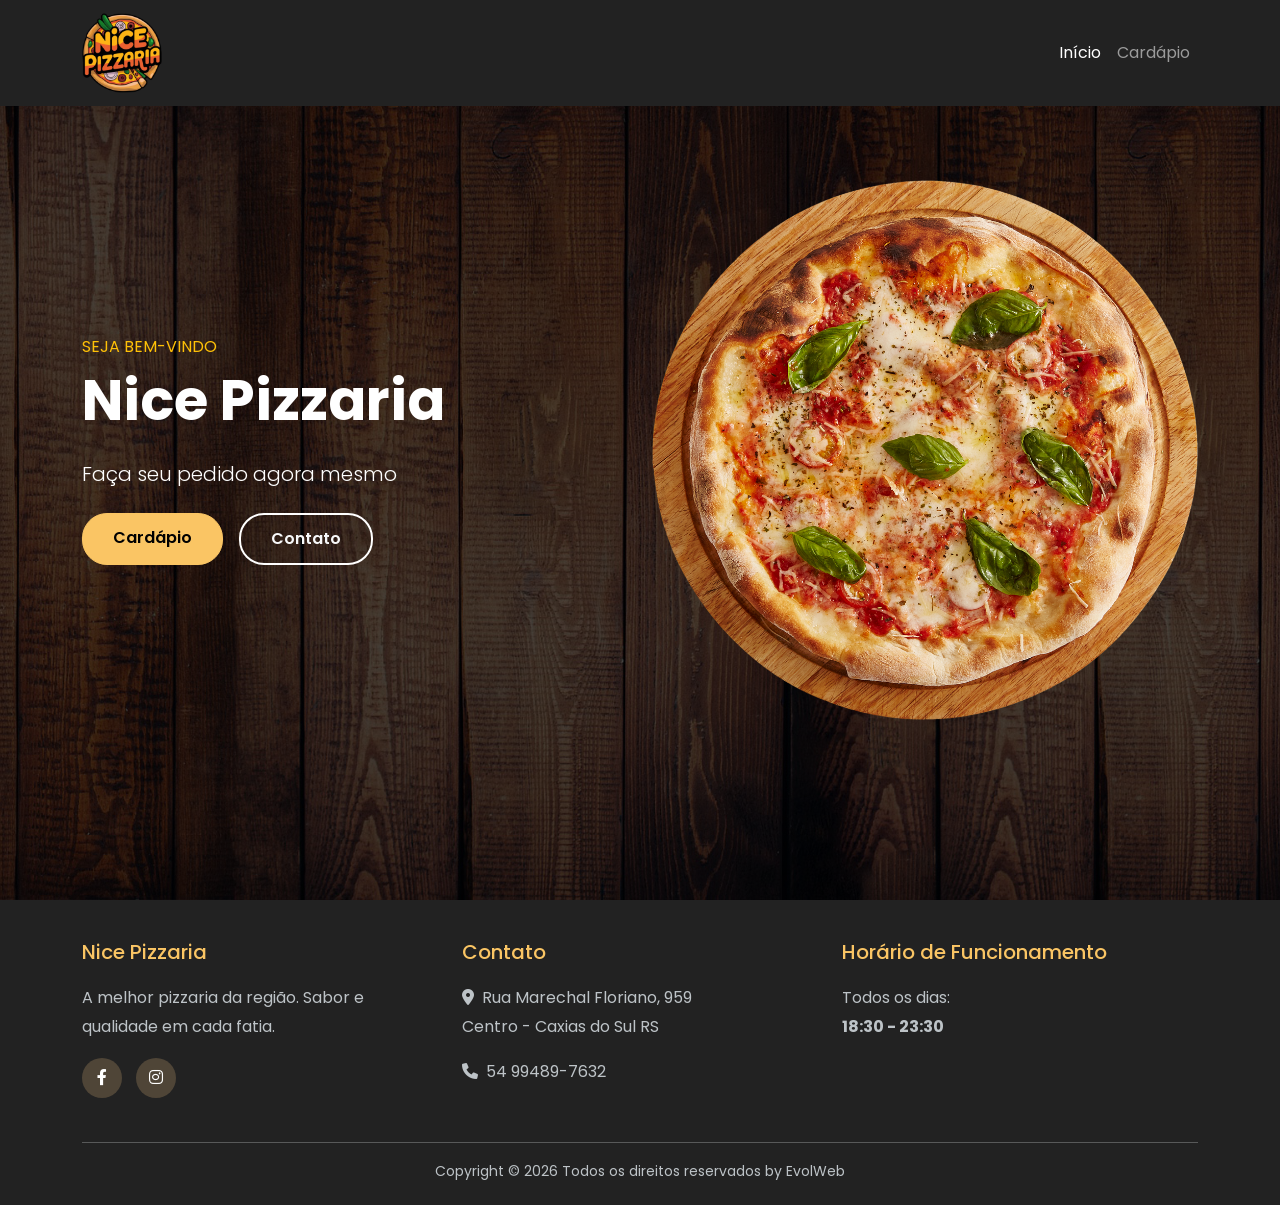
==== index.html @ d47f57d0 "initial commit" ====
<!DOCTYPE html>
<html lang="pt-BR">
  <head>
    <title>Nice Pizzaria</title>
    <meta charset="utf-8" />
    <meta
      name="viewport"
      content="width=device-width, initial-scale=1, shrink-to-fit=no"
    />

    <link
      href="https://fonts.googleapis.com/css?family=Poppins:300,400,500,600,700"
      rel="stylesheet"
    />
    <link
      href="https://fonts.googleapis.com/css?family=Josefin+Sans"
      rel="stylesheet"
    />

    <!-- Bootstrap CSS -->
    <link
      href="https://cdn.jsdelivr.net/npm/bootstrap@5.3.0/dist/css/bootstrap.min.css"
      rel="stylesheet"
    />
    <!-- Font Awesome Icons -->
    <link
      href="https://cdnjs.cloudflare.com/ajax/libs/font-awesome/6.0.0/css/all.min.css"
      rel="stylesheet"
    />

    <style>
      body {
        font-family: "Poppins", sans-serif;
      }

      .bg-navbar {
        background-color: #222;
      }

      .hero-section {
        background: linear-gradient(rgba(0, 0, 0, 0.7), rgba(0, 0, 0, 0.7)),
          url("images/bg_1.jpg");
        background-size: cover;
        background-position: center;
        min-height: 100vh;
        display: flex;
        align-items: center;
        color: white;
      }

      .info-section {
        background-color: #ffedcb;
        padding: 60px 0;
      }

      .info-card {
        text-align: center;
        padding: 30px 20px;
        border-radius: 10px;
        transition: transform 0.3s ease;
      }

      .info-card:hover {
        transform: translateY(-5px);
      }

      .info-card i {
        font-size: 3rem;
        color: #fac564;
        margin-bottom: 20px;
      }

      .info-card h4 {
        color: #000;
        margin-bottom: 15px;
        font-weight: 600;
      }

      .info-card p {
        color: #333;
        margin-bottom: 0;
      }

      .btn-primary {
        background-color: #fac564;
        border-color: #fac564;
        color: black;
        padding: 12px 30px;
        font-weight: 600;
        border-radius: 25px;
      }

      .btn-primary:hover {
        background-color: #4f4537;
        border-color: #4f4537;
      }

      .btn-outline-light {
        border: 2px solid white;
        padding: 12px 30px;
        font-weight: 600;
        border-radius: 25px;
      }

      .navbar {
        transition: all 0.3s ease;
      }

      .navbar-brand img {
        max-height: 80px;
      }

      .social-links a {
        display: inline-block;
        width: 40px;
        height: 40px;
        line-height: 40px;
        text-align: center;
        border-radius: 50%;
        background-color: #4f4537;
        color: white;
        margin-right: 10px;
        text-decoration: none;
        transition: background-color 0.3s ease;
      }

      .social-links a:hover {
        background-color: #fac564;
        color: white;
      }

      footer {
        background-color: #222;
        color: white;
        padding: 40px 0 20px;
      }

      footer h5 {
        color: #fac564;
        margin-bottom: 20px;
      }

      footer p,
      footer li {
        color: #bdc3c7;
        line-height: 1.8;
      }

      footer a {
        color: #bdc3c7;
        text-decoration: none;
      }

      footer a:hover {
        color: white;
      }
      .copy-text {
        font-size: 14px;
      }
    </style>
  </head>
  <body>
    <!-- Navigation -->
    <nav class="navbar navbar-expand-lg navbar-dark bg-navbar fixed-top">
      <div class="container">
        <a class="navbar-brand" href="index.html">
          <img src="images/logozotti.png" alt="Nice Pizzaria" />
        </a>
        <button
          class="navbar-toggler"
          type="button"
          data-bs-toggle="collapse"
          data-bs-target="#navbarNav"
        >
          <span class="navbar-toggler-icon"></span>
        </button>
        <div class="collapse navbar-collapse" id="navbarNav">
          <ul class="navbar-nav ms-auto">
            <li class="nav-item">
              <a href="index.html" class="nav-link active">Início</a>
            </li>
            <li class="nav-item">
              <a href="cardapio.html" class="nav-link">Cardápio</a>
            </li>
          </ul>
        </div>
      </div>
    </nav>

    <!-- Hero Section -->
    <section class="hero-section">
      <div class="container">
        <div class="row align-items-center">
          <div class="col-lg-6">
            <p class="text-uppercase text-warning mb-2">Seja bem-vindo</p>
            <h1 class="display-4 fw-bold mb-4">Nice Pizzaria</h1>
            <p class="lead mb-4">Faça seu pedido agora mesmo</p>
            <div class="d-flex gap-3">
              <a href="cardapio.html" class="btn btn-primary">Cardápio</a>
              <a href="#contato" class="btn btn-outline-light">Contato</a>
            </div>
          </div>
          <div class="col-lg-6 text-center">
            <img src="images/bg_1.png" class="img-fluid" alt="Pizza" />
          </div>
        </div>
      </div>
    </section>

    <!-- Info Section -->
    <!-- <section class="info-section">
      <div class="container">
        <div class="row">
          <div class="col-lg-4 col-md-6 mb-4">
            <div class="info-card">
              <i class="fas fa-phone"></i>
              <h4>54 99489-7632</h4>
              <p>WhatsApp</p>
            </div>
          </div>
          <div class="col-lg-4 col-md-6 mb-4">
            <div class="info-card">
              <i class="fas fa-map-marker-alt"></i>
              <h4>Localização</h4>
              <p>Rua Marechal Floriano, 959<br />Centro - Caxias do Sul RS</p>
            </div>
          </div>
          <div class="col-lg-4 col-md-6 mb-4">
            <div class="info-card">
              <i class="fas fa-clock"></i>
              <h4>Horário de Funcionamento</h4>
              <p>Todos os dias<br /><strong>18:30 - 23:30</strong></p>
            </div>
          </div>
        </div>
        <div class="row mt-4">
          <div class="col-12 text-center">
            <div class="social-links">
              <a href="#"><i class="fab fa-facebook-f"></i></a>
              <a href="#"><i class="fab fa-instagram"></i></a>
            </div>
          </div>
        </div>
      </div>
    </section> -->

    <!-- Footer -->
    <footer id="contato">
      <div class="container">
        <div class="row">
          <div class="col-lg-4 col-md-6 mb-4">
            <h5>Nice Pizzaria</h5>
            <p>A melhor pizzaria da região. Sabor e qualidade em cada fatia.</p>
            <div class="social-links">
              <a href="#"><i class="fab fa-facebook-f"></i></a>
              <a href="#"><i class="fab fa-instagram"></i></a>
            </div>
          </div>
          <div class="col-lg-4 col-md-6 mb-4">
            <h5>Contato</h5>
            <p>
              <i class="fas fa-map-marker-alt me-2"></i>Rua Marechal Floriano,
              959<br />Centro - Caxias do Sul RS
            </p>
            <p><i class="fas fa-phone me-2"></i>54 99489-7632</p>
          </div>
          <div class="col-lg-4 col-md-6 mb-4">
            <h5>Horário de Funcionamento</h5>
            <p>Todos os dias:<br /><strong>18:30 - 23:30</strong></p>
          </div>
        </div>
        <hr class="border-light" />
        <div class="row">
          <div class="col-12 text-center">
            <p class="mb-0 copy-text">
              Copyright &copy;
              <script>
                document.write(new Date().getFullYear());
              </script>
              Todos os direitos reservados by EvolWeb
            </p>
          </div>
        </div>
      </div>
    </footer>

    <!-- Bootstrap JS -->
    <script src="https://cdn.jsdelivr.net/npm/bootstrap@5.3.0/dist/js/bootstrap.bundle.min.js"></script>
  </body>
</html>
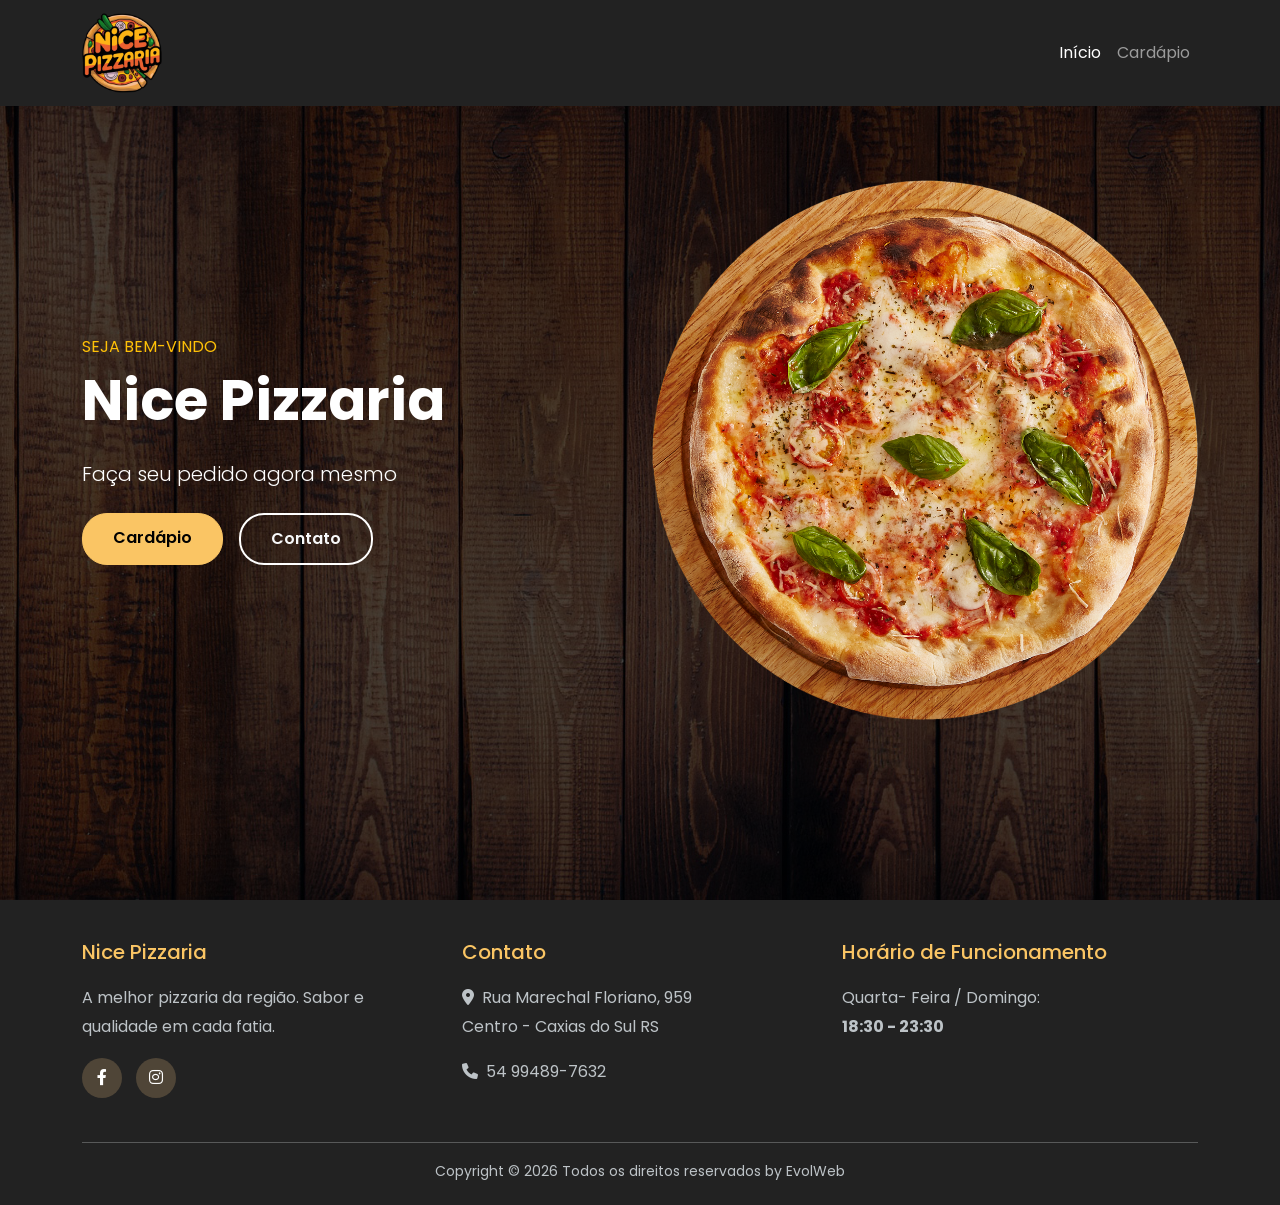
==== commit 5145aa77: "horario" ====
--- a/index.html
+++ b/index.html
@@ -266,7 +266,7 @@
           </div>
           <div class="col-lg-4 col-md-6 mb-4">
             <h5>Horário de Funcionamento</h5>
-            <p>Todos os dias:<br /><strong>18:30 - 23:30</strong></p>
+            <p>Quarta- Feira / Domingo:<br /><strong>18:30 - 23:30</strong></p>
           </div>
         </div>
         <hr class="border-light" />
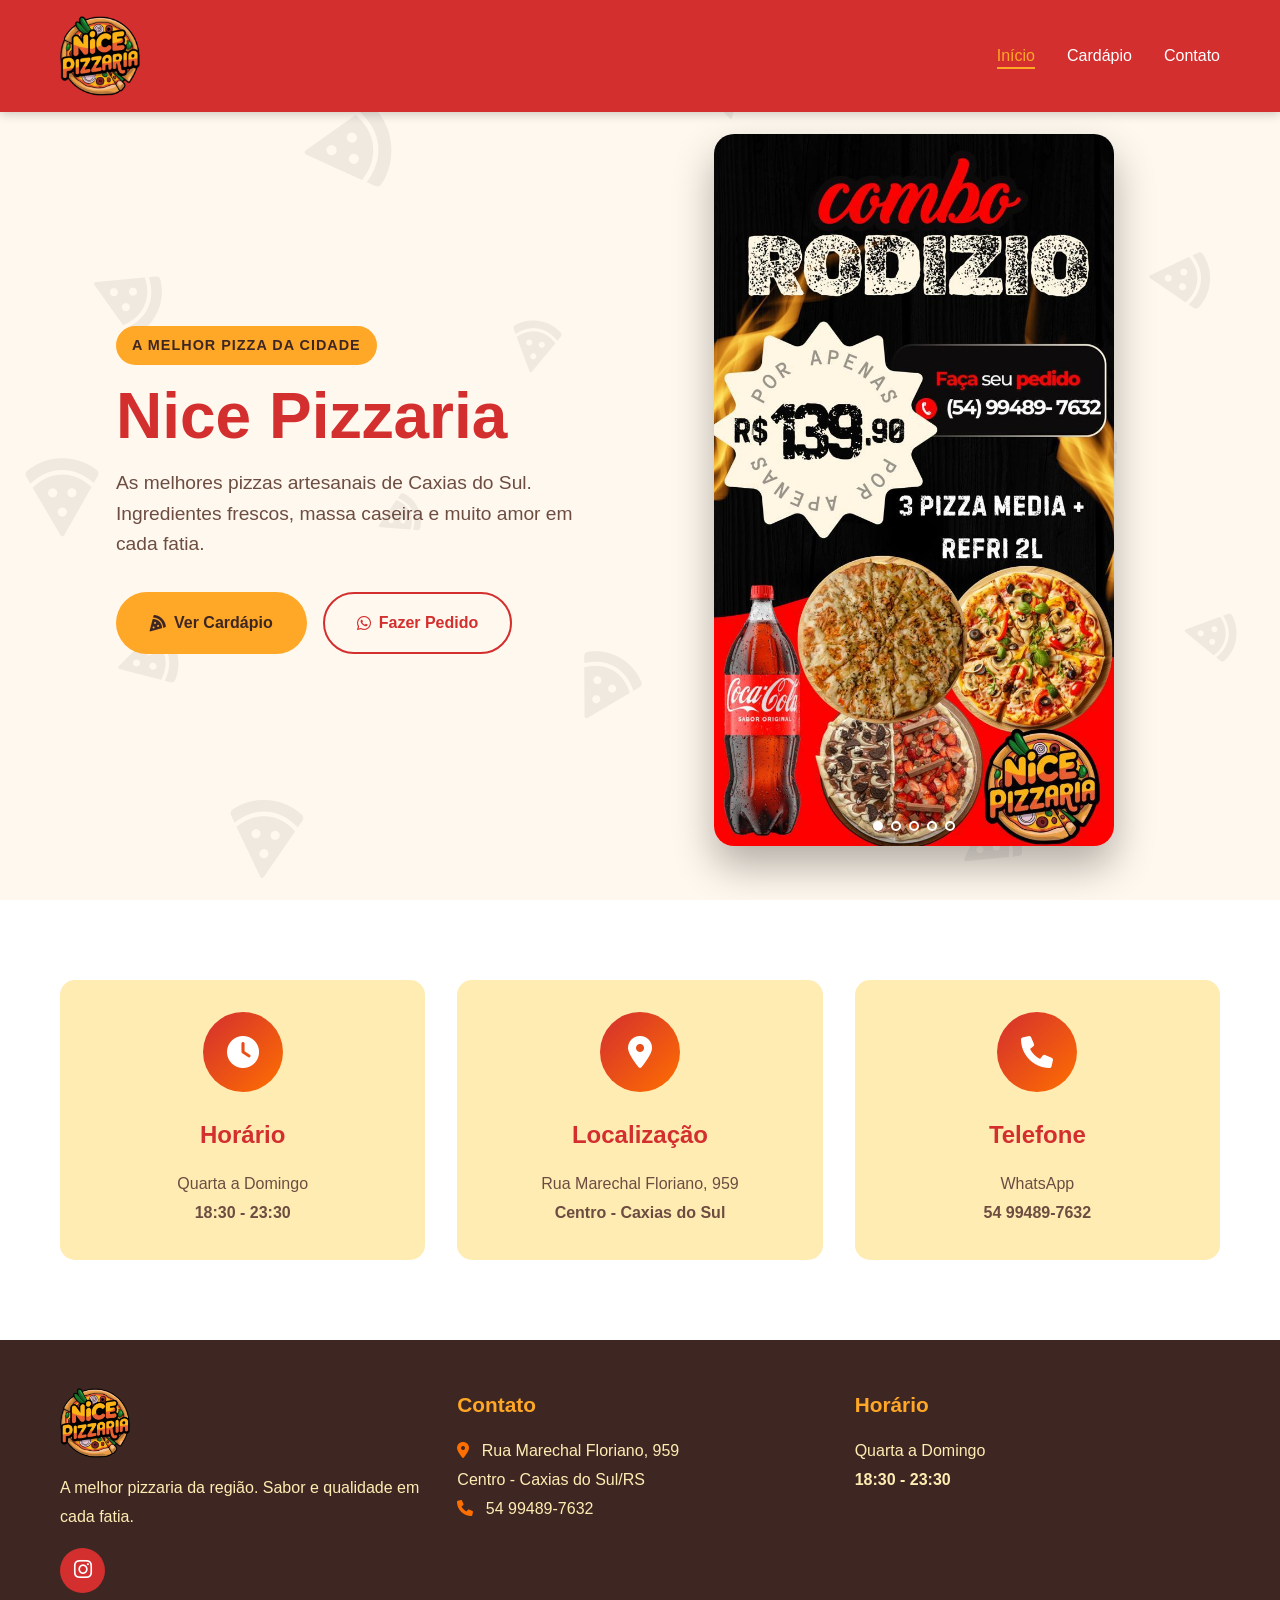
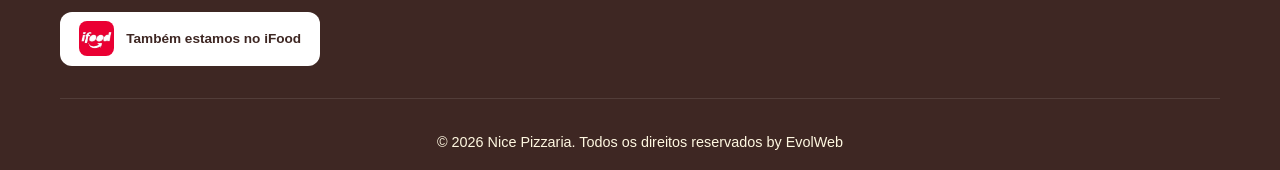
==== commit 3aa64f31: "Redesign completo do site v2: novo layout, cardápio interativo e melhorias gerais" ====
--- a/index.html
+++ b/index.html
@@ -1,290 +1,253 @@
-<!DOCTYPE html>
+<!doctype html>
 <html lang="pt-BR">
   <head>
-    <title>Nice Pizzaria</title>
-    <meta charset="utf-8" />
-    <meta
-      name="viewport"
-      content="width=device-width, initial-scale=1, shrink-to-fit=no"
-    />
-
-    <link
-      href="https://fonts.googleapis.com/css?family=Poppins:300,400,500,600,700"
+    <meta charset="UTF-8" />
+    <meta name="viewport" content="width=device-width, initial-scale=1.0" />
+    <title>Nice Pizzaria - As Melhores Pizzas de Caxias do Sul</title>
+    <meta
+      name="description"
+      content="As melhores pizzas artesanais de Caxias do Sul. Ingredientes frescos, massa caseira e muito amor em cada fatia."
+    />
+    <!-- Open Graph -->
+    <meta property="og:type" content="website" />
+    <meta
+      property="og:title"
+      content="Nice Pizzaria - As Melhores Pizzas de Caxias do Sul"
+    />
+    <meta
+      property="og:description"
+      content="As melhores pizzas artesanais de Caxias do Sul. Ingredientes frescos, massa caseira e muito amor em cada fatia."
+    />
+    <meta
+      property="og:image"
+      content="https://nicepizzaria.com.br/images/og.jpg"
+    />
+    <meta property="og:url" content="https://nicepizzaria.com.br/" />
+    <meta property="og:locale" content="pt_BR" />
+    <!-- Twitter Card -->
+    <meta name="twitter:card" content="summary_large_image" />
+    <meta
+      name="twitter:title"
+      content="Nice Pizzaria - As Melhores Pizzas de Caxias do Sul"
+    />
+    <meta
+      name="twitter:description"
+      content="As melhores pizzas artesanais de Caxias do Sul. Ingredientes frescos, massa caseira e muito amor em cada fatia."
+    />
+    <meta
+      name="twitter:image"
+      content="https://nicepizzaria.com.br/images/og.jpg"
+    />
+    <link
+      rel="apple-touch-icon"
+      sizes="180x180"
+      href="images/favicon/apple-touch-icon.png"
+    />
+    <link
+      rel="icon"
+      type="image/png"
+      sizes="32x32"
+      href="images/favicon/favicon-32x32.png"
+    />
+    <link
+      rel="icon"
+      type="image/png"
+      sizes="16x16"
+      href="images/favicon/favicon-16x16.png"
+    />
+    <link rel="icon" type="image/x-icon" href="images/favicon/favicon.ico" />
+    <link rel="manifest" href="images/favicon/site.webmanifest" />
+    <meta name="theme-color" content="#d32f2f" />
+    <link rel="stylesheet" href="styles.css" />
+    <link
       rel="stylesheet"
-    />
-    <link
-      href="https://fonts.googleapis.com/css?family=Josefin+Sans"
-      rel="stylesheet"
-    />
-
-    <!-- Bootstrap CSS -->
-    <link
-      href="https://cdn.jsdelivr.net/npm/bootstrap@5.3.0/dist/css/bootstrap.min.css"
-      rel="stylesheet"
-    />
-    <!-- Font Awesome Icons -->
-    <link
       href="https://cdnjs.cloudflare.com/ajax/libs/font-awesome/6.0.0/css/all.min.css"
-      rel="stylesheet"
-    />
-
-    <style>
-      body {
-        font-family: "Poppins", sans-serif;
-      }
-
-      .bg-navbar {
-        background-color: #222;
-      }
-
-      .hero-section {
-        background: linear-gradient(rgba(0, 0, 0, 0.7), rgba(0, 0, 0, 0.7)),
-          url("images/bg_1.jpg");
-        background-size: cover;
-        background-position: center;
-        min-height: 100vh;
-        display: flex;
-        align-items: center;
-        color: white;
-      }
-
-      .info-section {
-        background-color: #ffedcb;
-        padding: 60px 0;
-      }
-
-      .info-card {
-        text-align: center;
-        padding: 30px 20px;
-        border-radius: 10px;
-        transition: transform 0.3s ease;
-      }
-
-      .info-card:hover {
-        transform: translateY(-5px);
-      }
-
-      .info-card i {
-        font-size: 3rem;
-        color: #fac564;
-        margin-bottom: 20px;
-      }
-
-      .info-card h4 {
-        color: #000;
-        margin-bottom: 15px;
-        font-weight: 600;
-      }
-
-      .info-card p {
-        color: #333;
-        margin-bottom: 0;
-      }
-
-      .btn-primary {
-        background-color: #fac564;
-        border-color: #fac564;
-        color: black;
-        padding: 12px 30px;
-        font-weight: 600;
-        border-radius: 25px;
-      }
-
-      .btn-primary:hover {
-        background-color: #4f4537;
-        border-color: #4f4537;
-      }
-
-      .btn-outline-light {
-        border: 2px solid white;
-        padding: 12px 30px;
-        font-weight: 600;
-        border-radius: 25px;
-      }
-
-      .navbar {
-        transition: all 0.3s ease;
-      }
-
-      .navbar-brand img {
-        max-height: 80px;
-      }
-
-      .social-links a {
-        display: inline-block;
-        width: 40px;
-        height: 40px;
-        line-height: 40px;
-        text-align: center;
-        border-radius: 50%;
-        background-color: #4f4537;
-        color: white;
-        margin-right: 10px;
-        text-decoration: none;
-        transition: background-color 0.3s ease;
-      }
-
-      .social-links a:hover {
-        background-color: #fac564;
-        color: white;
-      }
-
-      footer {
-        background-color: #222;
-        color: white;
-        padding: 40px 0 20px;
-      }
-
-      footer h5 {
-        color: #fac564;
-        margin-bottom: 20px;
-      }
-
-      footer p,
-      footer li {
-        color: #bdc3c7;
-        line-height: 1.8;
-      }
-
-      footer a {
-        color: #bdc3c7;
-        text-decoration: none;
-      }
-
-      footer a:hover {
-        color: white;
-      }
-      .copy-text {
-        font-size: 14px;
-      }
-    </style>
+    />
   </head>
   <body>
-    <!-- Navigation -->
-    <nav class="navbar navbar-expand-lg navbar-dark bg-navbar fixed-top">
+    <!-- Navbar -->
+    <nav class="navbar" id="navbar">
       <div class="container">
-        <a class="navbar-brand" href="index.html">
+        <a href="index.html" class="logo">
           <img src="images/logozotti.png" alt="Nice Pizzaria" />
         </a>
-        <button
-          class="navbar-toggler"
-          type="button"
-          data-bs-toggle="collapse"
-          data-bs-target="#navbarNav"
-        >
-          <span class="navbar-toggler-icon"></span>
+        <button class="menu-toggle" id="menuToggle" aria-label="Menu">
+          <span></span>
+          <span></span>
+          <span></span>
         </button>
-        <div class="collapse navbar-collapse" id="navbarNav">
-          <ul class="navbar-nav ms-auto">
-            <li class="nav-item">
-              <a href="index.html" class="nav-link active">Início</a>
-            </li>
-            <li class="nav-item">
-              <a href="cardapio.html" class="nav-link">Cardápio</a>
-            </li>
-          </ul>
-        </div>
+        <ul class="nav-menu" id="navMenu">
+          <li><a href="index.html" class="nav-link active">Início</a></li>
+          <li><a href="cardapio.html" class="nav-link">Cardápio</a></li>
+          <li><a href="#contato" class="nav-link">Contato</a></li>
+        </ul>
       </div>
     </nav>
 
     <!-- Hero Section -->
-    <section class="hero-section">
+    <section class="hero">
+      <div class="hero-overlay">
+        <i class="fas fa-pizza-slice"></i>
+        <i class="fas fa-pizza-slice"></i>
+        <i class="fas fa-pizza-slice"></i>
+        <i class="fas fa-pizza-slice"></i>
+        <i class="fas fa-pizza-slice"></i>
+        <i class="fas fa-pizza-slice"></i>
+        <i class="fas fa-pizza-slice"></i>
+        <i class="fas fa-pizza-slice"></i>
+        <i class="fas fa-pizza-slice"></i>
+        <i class="fas fa-pizza-slice"></i>
+        <i class="fas fa-pizza-slice"></i>
+        <i class="fas fa-pizza-slice"></i>
+        <i class="fas fa-pizza-slice"></i>
+        <i class="fas fa-pizza-slice"></i>
+        <i class="fas fa-pizza-slice"></i>
+      </div>
+      <div class="container hero-content">
+        <div class="hero-text">
+          <span class="hero-badge">A melhor Pizza da cidade</span>
+          <h1 class="hero-title">Nice Pizzaria</h1>
+          <p class="hero-description">
+            As melhores pizzas artesanais de Caxias do Sul. Ingredientes
+            frescos, massa caseira e muito amor em cada fatia.
+          </p>
+          <div class="hero-buttons">
+            <a href="cardapio.html" class="btn btn-primary">
+              <i class="fas fa-pizza-slice"></i> Ver Cardápio
+            </a>
+            <a
+              href="https://wa.me/5554994897632"
+              target="_blank"
+              class="btn btn-secondary"
+            >
+              <i class="fab fa-whatsapp"></i> Fazer Pedido
+            </a>
+          </div>
+        </div>
+        <div class="hero-carousel">
+          <div class="carousel-track">
+            <img
+              src="images/banners/1.jpeg"
+              alt="Banner 1"
+              class="carousel-slide active"
+            />
+            <img
+              src="images/banners/2.jpeg"
+              alt="Banner 2"
+              class="carousel-slide"
+            />
+            <img
+              src="images/banners/3.jpeg"
+              alt="Banner 3"
+              class="carousel-slide"
+            />
+            <img
+              src="images/banners/4.jpeg"
+              alt="Banner 4"
+              class="carousel-slide"
+            />
+            <img
+              src="images/banners/5.jpeg"
+              alt="Banner 5"
+              class="carousel-slide"
+            />
+          </div>
+          <div class="carousel-dots">
+            <button class="carousel-dot active" data-slide="0"></button>
+            <button class="carousel-dot" data-slide="1"></button>
+            <button class="carousel-dot" data-slide="2"></button>
+            <button class="carousel-dot" data-slide="3"></button>
+            <button class="carousel-dot" data-slide="4"></button>
+          </div>
+        </div>
+      </div>
+    </section>
+
+    <!-- Info Cards -->
+    <section class="info-section">
       <div class="container">
-        <div class="row align-items-center">
-          <div class="col-lg-6">
-            <p class="text-uppercase text-warning mb-2">Seja bem-vindo</p>
-            <h1 class="display-4 fw-bold mb-4">Nice Pizzaria</h1>
-            <p class="lead mb-4">Faça seu pedido agora mesmo</p>
-            <div class="d-flex gap-3">
-              <a href="cardapio.html" class="btn btn-primary">Cardápio</a>
-              <a href="#contato" class="btn btn-outline-light">Contato</a>
-            </div>
-          </div>
-          <div class="col-lg-6 text-center">
-            <img src="images/bg_1.png" class="img-fluid" alt="Pizza" />
+        <div class="info-grid">
+          <div class="info-card">
+            <div class="info-icon">
+              <i class="fas fa-clock"></i>
+            </div>
+            <h3>Horário</h3>
+            <p>Quarta a Domingo<br /><strong>18:30 - 23:30</strong></p>
+          </div>
+          <div class="info-card">
+            <div class="info-icon">
+              <i class="fas fa-map-marker-alt"></i>
+            </div>
+            <h3>Localização</h3>
+            <p>
+              Rua Marechal Floriano, 959<br /><strong
+                >Centro - Caxias do Sul</strong
+              >
+            </p>
+          </div>
+          <div class="info-card">
+            <div class="info-icon">
+              <i class="fas fa-phone"></i>
+            </div>
+            <h3>Telefone</h3>
+            <p>WhatsApp<br /><strong>54 99489-7632</strong></p>
           </div>
         </div>
       </div>
     </section>
 
-    <!-- Info Section -->
-    <!-- <section class="info-section">
+    <!-- Footer -->
+    <footer class="footer" id="contato">
       <div class="container">
-        <div class="row">
-          <div class="col-lg-4 col-md-6 mb-4">
-            <div class="info-card">
-              <i class="fas fa-phone"></i>
-              <h4>54 99489-7632</h4>
-              <p>WhatsApp</p>
-            </div>
-          </div>
-          <div class="col-lg-4 col-md-6 mb-4">
-            <div class="info-card">
-              <i class="fas fa-map-marker-alt"></i>
-              <h4>Localização</h4>
-              <p>Rua Marechal Floriano, 959<br />Centro - Caxias do Sul RS</p>
-            </div>
-          </div>
-          <div class="col-lg-4 col-md-6 mb-4">
-            <div class="info-card">
-              <i class="fas fa-clock"></i>
-              <h4>Horário de Funcionamento</h4>
-              <p>Todos os dias<br /><strong>18:30 - 23:30</strong></p>
-            </div>
-          </div>
-        </div>
-        <div class="row mt-4">
-          <div class="col-12 text-center">
-            <div class="social-links">
-              <a href="#"><i class="fab fa-facebook-f"></i></a>
-              <a href="#"><i class="fab fa-instagram"></i></a>
-            </div>
-          </div>
-        </div>
-      </div>
-    </section> -->
-
-    <!-- Footer -->
-    <footer id="contato">
-      <div class="container">
-        <div class="row">
-          <div class="col-lg-4 col-md-6 mb-4">
-            <h5>Nice Pizzaria</h5>
+        <div class="footer-grid">
+          <div class="footer-col">
+            <img
+              src="images/logozotti.png"
+              alt="Nice Pizzaria"
+              class="footer-logo"
+            />
             <p>A melhor pizzaria da região. Sabor e qualidade em cada fatia.</p>
             <div class="social-links">
-              <a href="#"><i class="fab fa-facebook-f"></i></a>
-              <a href="#"><i class="fab fa-instagram"></i></a>
-            </div>
-          </div>
-          <div class="col-lg-4 col-md-6 mb-4">
-            <h5>Contato</h5>
+              <a
+                href="https://www.instagram.com/nicepizzaria_2025"
+                target="_blank"
+                aria-label="Instagram"
+              >
+                <i class="fab fa-instagram"></i>
+              </a>
+            </div>
+            <a
+              href="https://www.ifood.com.br/delivery/caxias-do-sul-rs/nice-pizzaria-pio-x/634c5db2-ce04-4745-b109-c15a205804d4"
+              target="_blank"
+              class="ifood-link"
+            >
+              <img src="images/ifood.jpg" alt="iFood" class="ifood-logo" />
+              <span>Também estamos no iFood</span>
+            </a>
+          </div>
+          <div class="footer-col">
+            <h4>Contato</h4>
             <p>
-              <i class="fas fa-map-marker-alt me-2"></i>Rua Marechal Floriano,
-              959<br />Centro - Caxias do Sul RS
+              <i class="fas fa-map-marker-alt"></i> Rua Marechal Floriano,
+              959<br />Centro - Caxias do Sul/RS
             </p>
-            <p><i class="fas fa-phone me-2"></i>54 99489-7632</p>
-          </div>
-          <div class="col-lg-4 col-md-6 mb-4">
-            <h5>Horário de Funcionamento</h5>
-            <p>Quarta- Feira / Domingo:<br /><strong>18:30 - 23:30</strong></p>
-          </div>
-        </div>
-        <hr class="border-light" />
-        <div class="row">
-          <div class="col-12 text-center">
-            <p class="mb-0 copy-text">
-              Copyright &copy;
-              <script>
-                document.write(new Date().getFullYear());
-              </script>
-              Todos os direitos reservados by EvolWeb
-            </p>
-          </div>
+            <p><i class="fas fa-phone"></i> 54 99489-7632</p>
+          </div>
+          <div class="footer-col">
+            <h4>Horário</h4>
+            <p>Quarta a Domingo<br /><strong>18:30 - 23:30</strong></p>
+          </div>
+        </div>
+        <div class="footer-bottom">
+          <p>
+            &copy; <span id="year"></span> Nice Pizzaria. Todos os direitos
+            reservados by
+            <a href="https://www.evolweb.com.br/" target="_blank">EvolWeb</a>
+          </p>
         </div>
       </div>
     </footer>
 
-    <!-- Bootstrap JS -->
-    <script src="https://cdn.jsdelivr.net/npm/bootstrap@5.3.0/dist/js/bootstrap.bundle.min.js"></script>
+    <script src="script.js"></script>
   </body>
 </html>
--- a/styles.css
+++ b/styles.css
@@ -0,0 +1,769 @@
+/* ==================== ROOT VARIABLES ==================== */
+:root {
+  --primary-color: #d32f2f;
+  --primary-dark: #b71c1c;
+  --secondary-color: #ff6f00;
+  --accent-color: #ffa726;
+  --bg-light: #fff8e1;
+  --bg-cream: #ffecb3;
+  --text-dark: #3e2723;
+  --text-light: #6d4c41;
+  --white: #ffffff;
+  --shadow: rgba(0, 0, 0, 0.1);
+  --shadow-lg: rgba(0, 0, 0, 0.2);
+}
+
+/* ==================== RESET & BASE ==================== */
+* {
+  margin: 0;
+  padding: 0;
+  box-sizing: border-box;
+}
+
+html {
+  scroll-behavior: smooth;
+}
+
+body {
+  font-family:
+    "Poppins",
+    -apple-system,
+    BlinkMacSystemFont,
+    "Segoe UI",
+    sans-serif;
+  color: var(--text-dark);
+  line-height: 1.6;
+  background-color: var(--bg-light);
+}
+
+img {
+  max-width: 100%;
+  height: auto;
+  display: block;
+}
+
+a {
+  text-decoration: none;
+  color: inherit;
+}
+
+ul {
+  list-style: none;
+}
+
+/* ==================== UTILITIES ==================== */
+.container {
+  max-width: 1200px;
+  margin: 0 auto;
+  padding: 0 20px;
+}
+
+.container-small {
+  max-width: 900px;
+  margin: 0 auto;
+  padding: 0 20px;
+}
+
+/* ==================== NAVBAR ==================== */
+.navbar {
+  position: fixed;
+  top: 0;
+  left: 0;
+  right: 0;
+  background: var(--primary-color);
+  box-shadow: 0 2px 10px var(--shadow-lg);
+  z-index: 1000;
+  transition: all 0.3s ease;
+}
+
+.navbar .container {
+  display: flex;
+  justify-content: space-between;
+  align-items: center;
+  padding: 1rem 20px;
+}
+
+.logo img {
+  height: 80px;
+  transition: height 0.3s ease;
+}
+
+.nav-menu {
+  display: flex;
+  gap: 2rem;
+  align-items: center;
+}
+
+.nav-link {
+  color: var(--white);
+  font-weight: 500;
+  transition: color 0.3s ease;
+  position: relative;
+}
+
+.nav-link::after {
+  content: "";
+  position: absolute;
+  bottom: -5px;
+  left: 0;
+  width: 0;
+  height: 2px;
+  background: var(--accent-color);
+  transition: width 0.3s ease;
+}
+
+.nav-link:hover::after,
+.nav-link.active::after {
+  width: 100%;
+}
+
+.nav-link:hover,
+.nav-link.active {
+  color: var(--accent-color);
+}
+
+.menu-toggle {
+  display: none;
+  flex-direction: column;
+  gap: 5px;
+  background: none;
+  border: none;
+  cursor: pointer;
+  padding: 5px;
+}
+
+.menu-toggle span {
+  width: 25px;
+  height: 3px;
+  background: var(--white);
+  border-radius: 3px;
+  transition: all 0.3s ease;
+}
+
+/* ==================== HERO SECTION ==================== */
+.hero {
+  position: relative;
+  min-height: 100vh;
+  display: flex;
+  align-items: center;
+  background: #fff8ee;
+  overflow: hidden;
+  padding-top: 80px;
+}
+
+.hero-overlay {
+  position: absolute;
+  top: 0;
+  left: 0;
+  right: 0;
+  bottom: 0;
+  overflow: hidden;
+  pointer-events: none;
+}
+
+.hero-overlay i {
+  position: absolute;
+  color: rgba(0, 0, 0, 0.06);
+}
+
+.hero-overlay i:nth-child(1) {
+  top: 5%;
+  left: 3%;
+  font-size: 3rem;
+  transform: rotate(-25deg);
+}
+.hero-overlay i:nth-child(2) {
+  top: 12%;
+  left: 25%;
+  font-size: 5rem;
+  transform: rotate(40deg);
+}
+.hero-overlay i:nth-child(3) {
+  top: 8%;
+  left: 55%;
+  font-size: 2.5rem;
+  transform: rotate(-60deg);
+}
+.hero-overlay i:nth-child(4) {
+  top: 5%;
+  right: 8%;
+  font-size: 4.5rem;
+  transform: rotate(15deg);
+}
+.hero-overlay i:nth-child(5) {
+  top: 30%;
+  left: 8%;
+  font-size: 4rem;
+  transform: rotate(70deg);
+}
+.hero-overlay i:nth-child(6) {
+  top: 35%;
+  left: 40%;
+  font-size: 3rem;
+  transform: rotate(-35deg);
+}
+.hero-overlay i:nth-child(7) {
+  top: 28%;
+  right: 5%;
+  font-size: 3.5rem;
+  transform: rotate(50deg);
+}
+.hero-overlay i:nth-child(8) {
+  top: 50%;
+  left: 2%;
+  font-size: 4.5rem;
+  transform: rotate(-45deg);
+}
+.hero-overlay i:nth-child(9) {
+  top: 55%;
+  left: 30%;
+  font-size: 2.5rem;
+  transform: rotate(20deg);
+}
+.hero-overlay i:nth-child(10) {
+  top: 48%;
+  right: 12%;
+  font-size: 5rem;
+  transform: rotate(-70deg);
+}
+.hero-overlay i:nth-child(11) {
+  top: 70%;
+  left: 10%;
+  font-size: 3.5rem;
+  transform: rotate(30deg);
+}
+.hero-overlay i:nth-child(12) {
+  top: 72%;
+  left: 45%;
+  font-size: 4rem;
+  transform: rotate(-15deg);
+}
+.hero-overlay i:nth-child(13) {
+  top: 68%;
+  right: 3%;
+  font-size: 3rem;
+  transform: rotate(55deg);
+}
+.hero-overlay i:nth-child(14) {
+  top: 88%;
+  left: 18%;
+  font-size: 4.5rem;
+  transform: rotate(-40deg);
+}
+.hero-overlay i:nth-child(15) {
+  top: 90%;
+  right: 20%;
+  font-size: 3.5rem;
+  transform: rotate(10deg);
+}
+
+.hero-content {
+  position: relative;
+  z-index: 1;
+  display: grid;
+  grid-template-columns: 1fr 1fr;
+  gap: 3rem;
+  align-items: center;
+  padding: 2rem 0;
+}
+
+.hero-badge {
+  display: inline-block;
+  background: var(--accent-color);
+  color: var(--text-dark);
+  padding: 0.5rem 1rem;
+  border-radius: 30px;
+  font-size: 0.9rem;
+  font-weight: 600;
+  margin-bottom: 1rem;
+  text-transform: uppercase;
+  letter-spacing: 1px;
+}
+
+.hero-title {
+  font-size: 4rem;
+  font-weight: 700;
+  color: var(--primary-color);
+  margin-bottom: 1rem;
+  line-height: 1.1;
+}
+
+.hero-description {
+  font-size: 1.2rem;
+  color: var(--text-light);
+  margin-bottom: 2rem;
+  max-width: 500px;
+}
+
+.hero-buttons {
+  display: flex;
+  gap: 1rem;
+  flex-wrap: wrap;
+}
+
+/* ==================== HERO CAROUSEL ==================== */
+.hero-carousel {
+  position: relative;
+  width: 100%;
+  max-width: 400px;
+  margin: 0 auto;
+  border-radius: 20px;
+  overflow: hidden;
+  box-shadow: 0 20px 40px rgba(0, 0, 0, 0.3);
+  cursor: grab;
+  user-select: none;
+}
+
+.hero-carousel:active {
+  cursor: grabbing;
+}
+
+.carousel-track {
+  position: relative;
+  width: 100%;
+  aspect-ratio: 9 / 16;
+}
+
+.carousel-slide {
+  position: absolute;
+  top: 0;
+  left: 0;
+  width: 100%;
+  height: 100%;
+  object-fit: cover;
+  opacity: 0;
+  transition: opacity 0.8s ease;
+}
+
+.carousel-slide.active {
+  opacity: 1;
+}
+
+.carousel-dots {
+  position: absolute;
+  bottom: 15px;
+  left: 50%;
+  transform: translateX(-50%);
+  display: flex;
+  gap: 8px;
+  z-index: 2;
+}
+
+.carousel-dot {
+  width: 10px;
+  height: 10px;
+  border-radius: 50%;
+  border: 2px solid var(--white);
+  background: transparent;
+  cursor: pointer;
+  padding: 0;
+  transition: background 0.3s ease;
+}
+
+.carousel-dot.active {
+  background: var(--white);
+}
+
+/* ==================== BUTTONS ==================== */
+.btn {
+  display: inline-flex;
+  align-items: center;
+  gap: 0.5rem;
+  padding: 1rem 2rem;
+  border-radius: 50px;
+  font-weight: 600;
+  font-size: 1rem;
+  transition: all 0.3s ease;
+  cursor: pointer;
+  border: 2px solid transparent;
+}
+
+.btn-primary {
+  background: var(--accent-color);
+  color: var(--text-dark);
+}
+
+.btn-primary:hover {
+  background: var(--secondary-color);
+  transform: translateY(-2px);
+  box-shadow: 0 10px 25px rgba(255, 111, 0, 0.3);
+}
+
+.btn-secondary {
+  background: transparent;
+  color: var(--primary-color);
+  border-color: var(--primary-color);
+}
+
+.btn-secondary:hover {
+  background: var(--primary-color);
+  color: var(--white);
+  transform: translateY(-2px);
+}
+
+.btn-block {
+  width: 100%;
+  justify-content: center;
+  font-size: 1.1rem;
+  padding: 1.2rem 2rem;
+}
+
+/* ==================== INFO SECTION ==================== */
+.info-section {
+  padding: 5rem 0;
+  background: var(--white);
+}
+
+.info-grid {
+  display: grid;
+  grid-template-columns: repeat(auto-fit, minmax(280px, 1fr));
+  gap: 2rem;
+}
+
+.info-card {
+  text-align: center;
+  padding: 2rem;
+  background: var(--bg-cream);
+  border-radius: 15px;
+  transition:
+    transform 0.3s ease,
+    box-shadow 0.3s ease;
+}
+
+.info-card:hover {
+  transform: translateY(-10px);
+  box-shadow: 0 15px 30px var(--shadow-lg);
+}
+
+.info-icon {
+  width: 80px;
+  height: 80px;
+  margin: 0 auto 1.5rem;
+  background: linear-gradient(
+    135deg,
+    var(--primary-color),
+    var(--secondary-color)
+  );
+  border-radius: 50%;
+  display: flex;
+  align-items: center;
+  justify-content: center;
+  color: var(--white);
+  font-size: 2rem;
+}
+
+.info-card h3 {
+  color: var(--primary-color);
+  margin-bottom: 1rem;
+  font-size: 1.5rem;
+}
+
+.info-card p {
+  color: var(--text-light);
+  line-height: 1.8;
+}
+
+/* ==================== ORDER SECTION ==================== */
+.menu-page {
+  background: var(--bg-light);
+}
+
+.order-section {
+  position: relative;
+  min-height: 100vh;
+  padding: 160px 0 60px;
+  background: #fff8ee;
+  overflow: hidden;
+}
+
+.order-section .container-small {
+  position: relative;
+  z-index: 1;
+}
+
+.order-card {
+  background: var(--white);
+  border-radius: 20px;
+  padding: 3rem;
+  box-shadow: 0 10px 40px var(--shadow-lg);
+}
+
+.order-title {
+  text-align: center;
+  color: var(--primary-color);
+  font-size: 2.5rem;
+  margin-bottom: 2rem;
+  display: flex;
+  align-items: center;
+  justify-content: center;
+  gap: 1rem;
+}
+
+/* ==================== FORM STYLES ==================== */
+#saboresContainer {
+  display: grid;
+  grid-template-columns: 1fr 1fr;
+  gap: 0 1.5rem;
+}
+
+@media (max-width: 480px) {
+  #saboresContainer {
+    grid-template-columns: 1fr;
+  }
+}
+
+.form-group {
+  margin-bottom: 1.5rem;
+}
+
+.form-group label {
+  display: block;
+  margin-bottom: 0.5rem;
+  color: var(--text-dark);
+  font-weight: 600;
+  display: flex;
+  align-items: center;
+  gap: 0.5rem;
+}
+
+.form-group label i {
+  color: var(--primary-color);
+}
+
+.form-group input,
+.form-group select {
+  width: 100%;
+  padding: 1rem;
+  border: 2px solid var(--bg-cream);
+  border-radius: 10px;
+  font-size: 1rem;
+  font-family: inherit;
+  background: var(--bg-light);
+  color: var(--text-dark);
+  transition: all 0.3s ease;
+}
+
+.form-group input:focus,
+.form-group select:focus {
+  outline: none;
+  border-color: var(--secondary-color);
+  background: var(--white);
+}
+
+.form-group select {
+  cursor: pointer;
+}
+
+/* ==================== ORDER SUMMARY ==================== */
+.order-summary {
+  background: var(--bg-cream);
+  padding: 1.5rem;
+  border-radius: 15px;
+  margin: 2rem 0;
+}
+
+.summary-line {
+  display: flex;
+  justify-content: space-between;
+  padding: 0.5rem 0;
+  color: var(--text-dark);
+  font-size: 1.1rem;
+}
+
+.summary-line.total {
+  border-top: 2px solid var(--secondary-color);
+  margin-top: 1rem;
+  padding-top: 1rem;
+  font-weight: 700;
+  font-size: 1.5rem;
+  color: var(--primary-color);
+}
+
+/* ==================== FOOTER ==================== */
+.footer {
+  background: var(--text-dark);
+  color: var(--bg-light);
+  padding: 3rem 0 1rem;
+}
+
+.footer-grid {
+  display: grid;
+  grid-template-columns: repeat(auto-fit, minmax(250px, 1fr));
+  gap: 2rem;
+  margin-bottom: 2rem;
+}
+
+.footer-logo {
+  height: 70px;
+  margin-bottom: 1rem;
+}
+
+.footer-col h4 {
+  color: var(--accent-color);
+  margin-bottom: 1rem;
+  font-size: 1.3rem;
+}
+
+.footer-col p {
+  line-height: 1.8;
+  color: var(--bg-cream);
+}
+
+.footer-col p i {
+  color: var(--secondary-color);
+  margin-right: 0.5rem;
+}
+
+.social-links {
+  display: flex;
+  gap: 1rem;
+  margin-top: 1rem;
+}
+
+.social-links a {
+  width: 45px;
+  height: 45px;
+  border-radius: 50%;
+  background: var(--primary-color);
+  display: flex;
+  align-items: center;
+  justify-content: center;
+  color: var(--white);
+  font-size: 1.3rem;
+  transition: all 0.3s ease;
+}
+
+.social-links a:hover {
+  background: var(--accent-color);
+  transform: translateY(-3px);
+}
+
+.ifood-link {
+  display: inline-flex;
+  align-items: center;
+  gap: 0.75rem;
+  margin-top: 1.2rem;
+  padding: 0.6rem 1.2rem;
+  background: var(--white);
+  border-radius: 12px;
+  transition: all 0.3s ease;
+}
+
+.ifood-link:hover {
+  transform: translateY(-3px);
+  box-shadow: 0 8px 20px rgba(0, 0, 0, 0.3);
+}
+
+.ifood-logo {
+  width: 35px;
+  height: 35px;
+  border-radius: 8px;
+  object-fit: cover;
+}
+
+.ifood-link span {
+  color: var(--text-dark);
+  font-weight: 600;
+  font-size: 0.85rem;
+}
+
+.footer-bottom {
+  text-align: center;
+  padding-top: 2rem;
+  border-top: 1px solid rgba(255, 255, 255, 0.1);
+  font-size: 0.9rem;
+}
+
+/* ==================== RESPONSIVE ==================== */
+@media (max-width: 768px) {
+  .nav-menu {
+    position: fixed;
+    left: -100%;
+    top: 112px;
+    flex-direction: column;
+    background: var(--primary-dark);
+    width: 100%;
+    text-align: center;
+    transition: left 0.3s ease;
+    box-shadow: 0 10px 27px var(--shadow-lg);
+    padding: 2rem 0;
+  }
+
+  .nav-menu.active {
+    left: 0;
+  }
+
+  .menu-toggle {
+    display: flex;
+  }
+
+  .hero-content {
+    grid-template-columns: 1fr;
+    text-align: center;
+  }
+
+  .hero-title {
+    font-size: 2.5rem;
+  }
+
+  .hero-description {
+    max-width: 100%;
+  }
+
+  .hero-buttons {
+    justify-content: center;
+  }
+
+  .hero-carousel {
+    order: -1;
+    max-width: 300px;
+    margin-top: 2rem;
+  }
+
+  .order-card {
+    padding: 2rem 1.5rem;
+  }
+
+  .order-title {
+    font-size: 1.8rem;
+  }
+
+  .btn {
+    padding: 0.9rem 1.5rem;
+    font-size: 0.95rem;
+  }
+}
+
+@media (max-width: 480px) {
+  .hero-title {
+    font-size: 2rem;
+  }
+
+  .hero-description {
+    font-size: 1rem;
+  }
+
+  .order-card {
+    padding: 1.5rem 1rem;
+  }
+
+  .footer-grid {
+    grid-template-columns: 1fr;
+  }
+}
+
+/* ==================== ANIMATIONS ==================== */
+@keyframes fadeIn {
+  from {
+    opacity: 0;
+    transform: translateY(20px);
+  }
+  to {
+    opacity: 1;
+    transform: translateY(0);
+  }
+}
+
+.fade-in {
+  animation: fadeIn 0.6s ease-out;
+}
